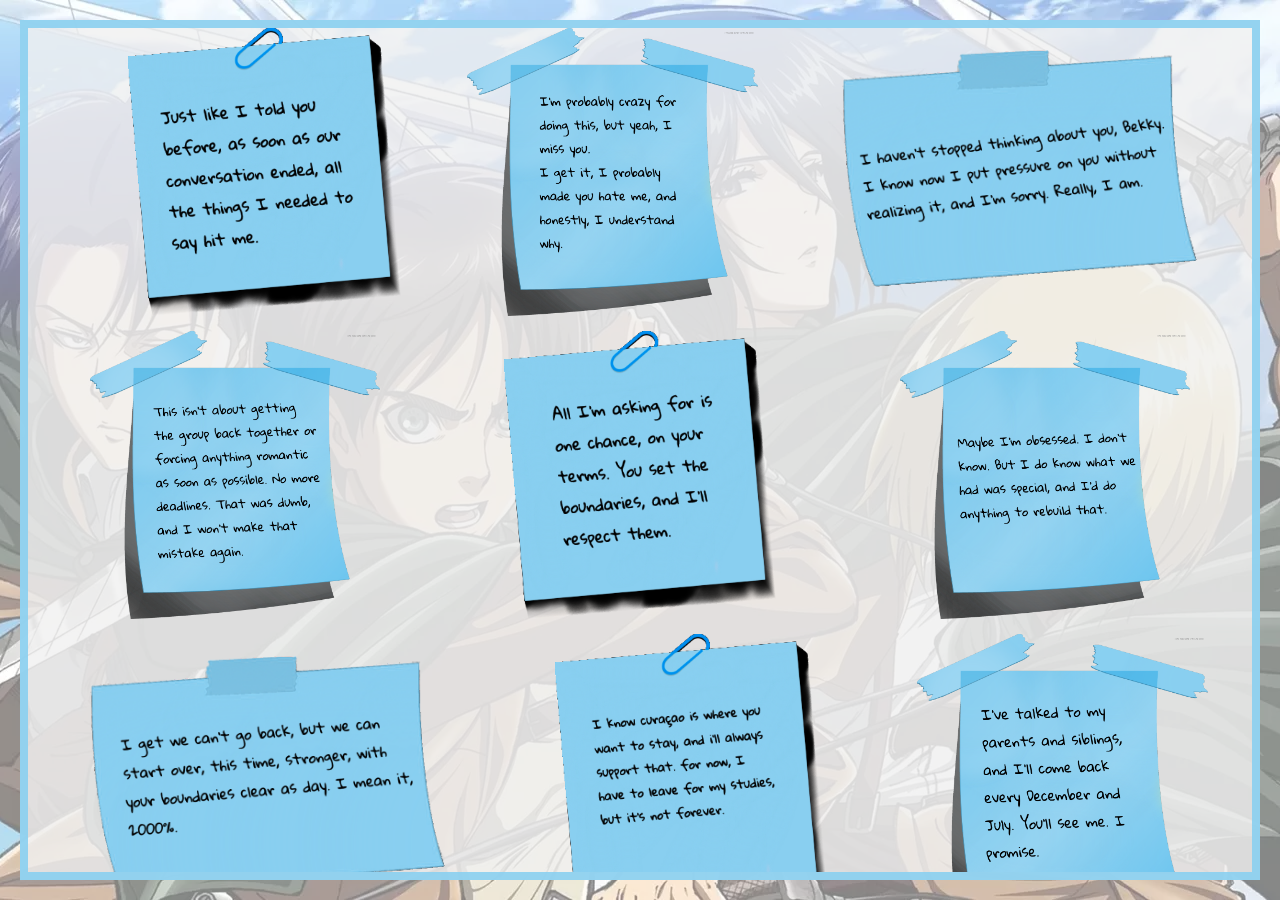
==== stickynotes.html @ ecb7dad5 "Add files via upload" ====
<!DOCTYPE html>
<html lang="en">
<head>
    <meta charset="UTF-8">
    <meta name="viewport" content="width=device-width, initial-scale=1.0">
    <title>Sticky Notes // Bekky</title>
    <link rel="stylesheet" href="styles.css">

</head>
<body>
    

    <!-- Carousel Container -->
    <div class="carousel-container">
        <div class="carousel-track">
            <img src="AOT.png" alt="Image 1" class="carousel-image">
            <img src="aotepilogue.png" alt="Image 2" class="carousel-image">
            <img src="arcane.png" alt="Image 3" class="carousel-image">
            <img src="evelynbaldursgate.jpg" alt="Image 4" class="carousel-image">
            <img src="cowboy bebop.png" alt="Image 5" class="carousel-image">
            <img src="makima1.png" alt="Image 8" class="carousel-image">
            <img src="erenaot.png" alt="Image 6" class="carousel-image">
            <img src="leaguekatarina.png" alt="Image 7" class="carousel-image">
            <img src="liloandstitch.png" alt="Image 8" class="carousel-image">
            <img src="makima2.png" alt="Image 8" class="carousel-image">
            <img src="spikecowboybebop.png" alt="Image 8" class="carousel-image">
        </div>
    </div>

    

    <!-- Overlay for Sticky Notes -->
    <div class="overlay">
        <div class="content">
            <div class="letter">
                
            </div>
            <!-- Sticky Notes with Images -->
            <div class="sticky-note">
                <img src="stickynote1.png" alt="Sticky Note 1">
            </div>
            <div class="sticky-note">
                <img src="stickynote2.png" alt="Sticky Note 2">
            </div>
            <div class="sticky-note">
                <img src="stickynote3.png" alt="Sticky Note 3">
            </div>
            <div class="sticky-note">
                <img src="stickynote4.png" alt="Sticky Note 4">
            </div>
            <div class="sticky-note">
                <img src="stickynote5.png" alt="Sticky Note 5">
            </div>
            <div class="sticky-note">
                <img src="stickynote7.png" alt="Sticky Note 7">
            </div>
            <div class="sticky-note">
                <img src="stickynote8.png" alt="Sticky Note 8">
            </div>
            <div class="sticky-note">
                <img src="stickynote9.png" alt="Sticky Note 9">
            </div>
            <div class="sticky-note">
                <img src="stickynote10.png" alt="Sticky Note 10">
            </div>
            <div class="sticky-note">
                <img src="stickynote11.png" alt="Sticky Note 11">
            </div>
            <div class="sticky-note">
                <img src="stickynote12.png" alt="Sticky Note 12">
            </div>
            <div class="sticky-note">
                <img src="stickynote13.png" alt="Sticky Note 13">
            </div>
            <div class="sticky-note">
                <img src="stickynote14.png" alt="Sticky Note 14">
            </div>
            <div class="sticky-note">
                <img src="stickynote15.png" alt="Sticky Note 15">
            </div>
            <div class="sticky-note">
                <img src="stickynotewheneverurready.png" alt="Sticky Note Whenever u are ready">
            </div>
            <div class="sticky-note">
                <img src="stickynote16.png" alt="Sticky Note 16">
            </div>
            <div class="sticky-note">
                <img src="stickynote17.png" alt="Sticky Note 17">
            </div>
        </div>
    </div>

    <script src="script.js"></script>
    
    <audio id="backgroundMusic" src="darteunbesoinstrumental.mp3" loop="true" hidden="true" autoplay>
        Your browser does not support the audio element.
    </audio>
    
    <script>
        var audio = document.getElementById('backgroundMusic');
        audio.volume = 0.05; // Sets the volume level (0.0 to 1.0)
    </script>
    
</body>
</html>
---- styles.css ----
* {
    margin: 0;
    padding: 0;
    box-sizing: border-box;
}

body {
    font-family: Arial, sans-serif;
    background-color: #f4f4f4;
    overflow: hidden;
}



/* Carousel Styling */
.carousel-container {
    position: relative;
    width: 100vw;
    height: 100vh;
    overflow-x: hidden; 
}

.carousel-track {
    display: flex;
    transition: transform 0.5s ease-in-out;
    width: calc(100vw * 6); /* Based on the number of images */
}

.carousel-image {
    width: 100vw;
    height: 100vh;
    object-fit: cover;
}

/* Overlay for Sticky Notes */
.overlay {
    position: absolute;
    top: 0;
    left: 0;
    width: 100%;
    height: 100%;
    background: rgba(255, 255, 255, 0.5);
    z-index: 1;
    color: white;
    padding: 20px;
    overflow-y: auto; /* Allows scrolling if sticky notes overflow */
    display: flex;
    justify-content: space-around;
}

.content {
    background: rgba(240, 240, 240, 0.8);
    border-style: solid;
    border-color: rgba(137, 207, 240, 0.9);
    border-width: 0.5rem;
    max-width: 100%;
    display: flex;
    flex-wrap: wrap;
    justify-content: space-around;
    overflow-y: auto; /* Allows scrolling if sticky notes overflow */
}

.letter {
    font-size: 1.5em;
    font-weight: bold;
}

.sticky-note {
    margin-bottom: 15px;
    border-radius: 10px;
    color: #333;
    max-width: 100%;
}

img {
    max-width: auto;
    height: 18rem;
    display: block;
}

.overlayhome {
    position: absolute;
    top: 0;
    left: 0;
    width: 100%;
    height: 100%;
    z-index: 1;
    color: white;
    padding: 20px;
    overflow-y: auto; /* Allows scrolling if sticky notes overflow */
}

.envelope-container {
    display: flex;
    justify-content: space-around;
    margin-top: 15rem;
}

.envelope-container img {
    top: 0;
    left: 0;
    width: 100%;
    height: 100%;
    opacity: 0;
    transition: opacity 0.5s ease-in-out; /* Smooth transition */
    max-width: 18rem;
    height: 18rem;
}

.envelope-container img.active {
    opacity: 1;
}

.openbutton {
    max-width: auto;
    height: 4rem;
    display: flex;
    justify-content: space-around;
}
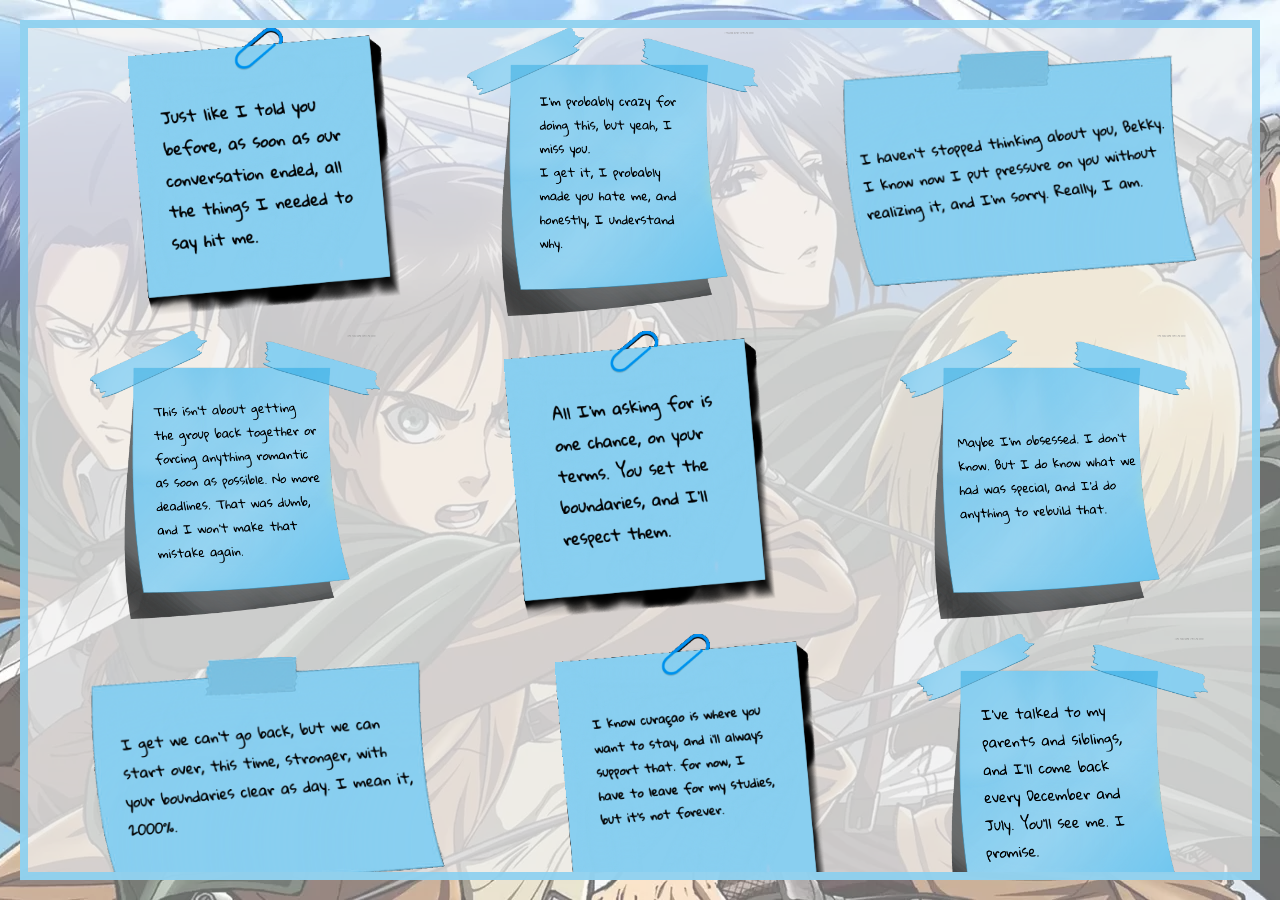
==== commit fe4452f4: "Update stickynotes.html" ====
--- a/stickynotes.html
+++ b/stickynotes.html
@@ -20,10 +20,12 @@
             <img src="cowboy bebop.png" alt="Image 5" class="carousel-image">
             <img src="makima1.png" alt="Image 8" class="carousel-image">
             <img src="erenaot.png" alt="Image 6" class="carousel-image">
+            <img src="ghost2.jpg" alt="Image 10" class="carousel-image">
             <img src="leaguekatarina.png" alt="Image 7" class="carousel-image">
             <img src="liloandstitch.png" alt="Image 8" class="carousel-image">
             <img src="makima2.png" alt="Image 8" class="carousel-image">
             <img src="spikecowboybebop.png" alt="Image 8" class="carousel-image">
+            <img src="ghostcod.jpg" alt="Image 9" class="carousel-image">
         </div>
     </div>
 
--- a/styles.css
+++ b/styles.css
@@ -39,7 +39,7 @@
     left: 0;
     width: 100%;
     height: 100%;
-    background: rgba(255, 255, 255, 0.5);
+    background: rgba(255, 255, 255, 0.4);
     z-index: 1;
     color: white;
     padding: 20px;
@@ -49,7 +49,7 @@
 }
 
 .content {
-    background: rgba(240, 240, 240, 0.8);
+    background: rgba(240, 240, 240, 0.7);
     border-style: solid;
     border-color: rgba(137, 207, 240, 0.9);
     border-width: 0.5rem;
